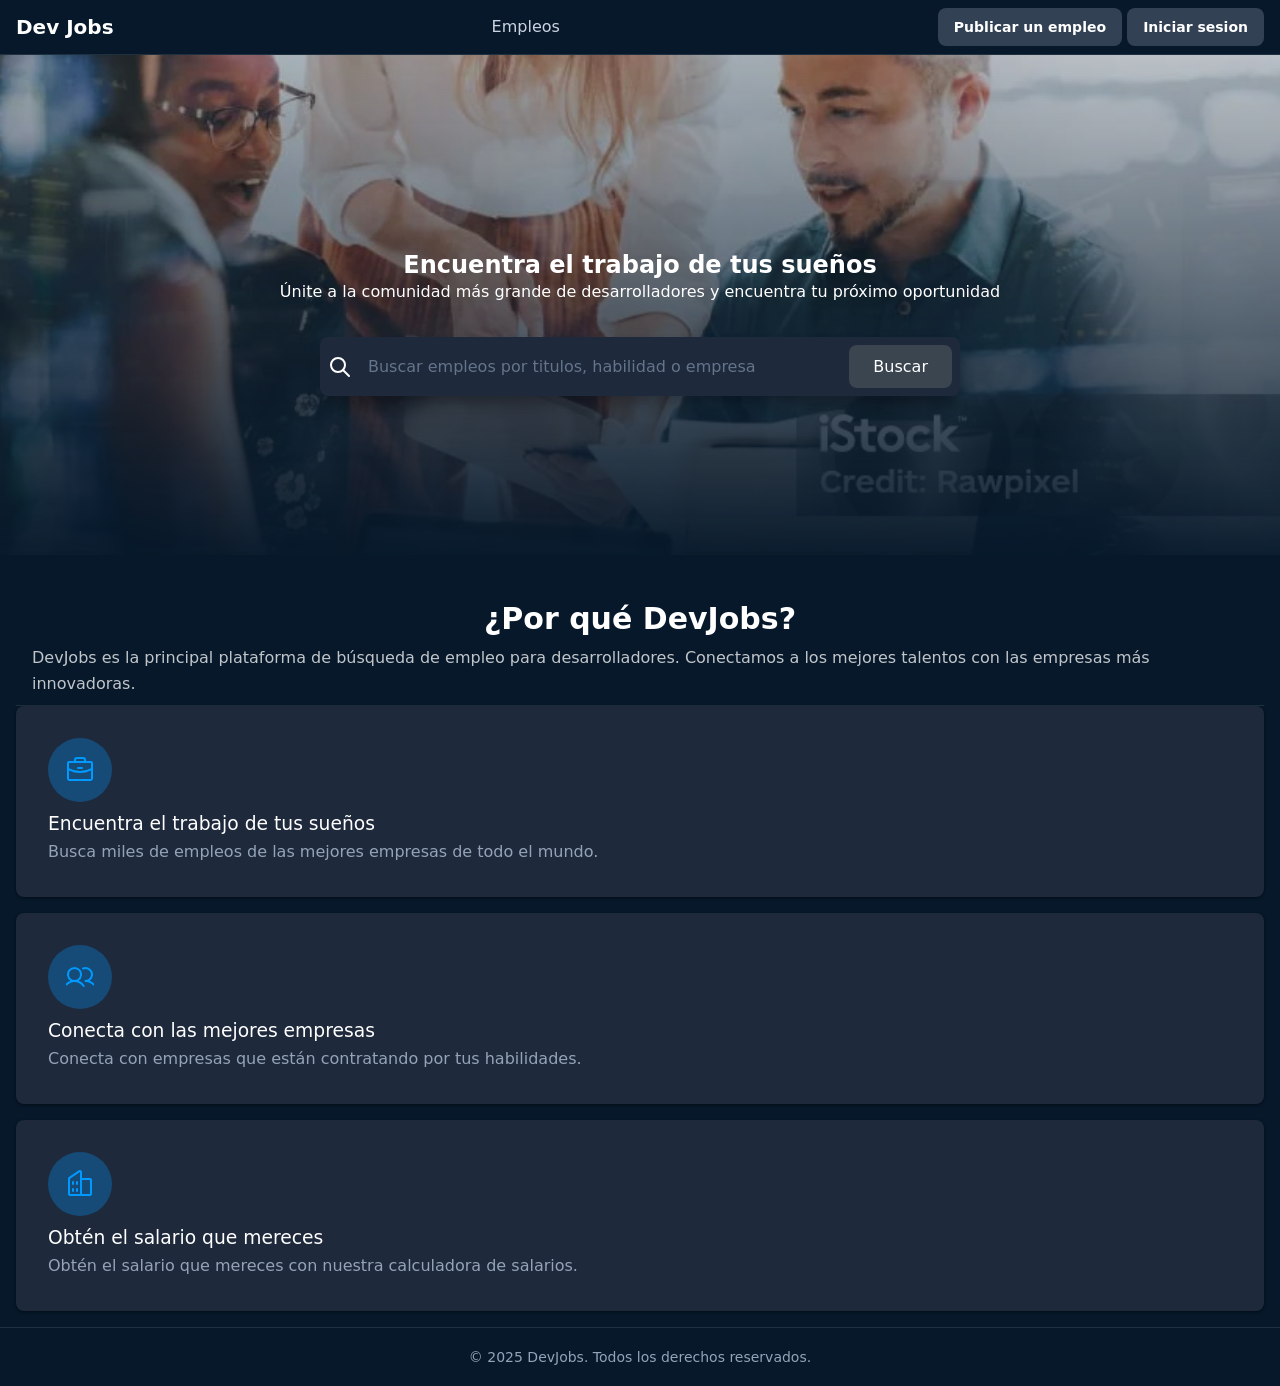
==== 00-html-css/index.html @ 72ed31fa "subir todo" ====
<!doctype html>
<html lang="es">
  <head>
    <meta charset="UTF-8" />
    <meta name="viewport" content="width=device-width, initial-scale=1.0" />
    <title>DevJobs- Empleos</title>
    <link rel="stylesheet" href="style.css" />
  </head>
  <body>
    <header>
      <h2>Dev Jobs</h2>
      <nav>
        <!-- <a href="">Inicio</a> -->
        <a href="" target="_self">Empleos</a>
      </nav>
      <div>
        <a href="">Publicar un empleo</a>
        <a href="">Iniciar sesion</a>
      </div>
    </header>
    <main>
      <section>
        <img src="Background.webp" alt="" />
        <h1>Encuentra el trabajo de tus sueños</h1>
        <p>
          Únite a la comunidad más grande de desarrolladores y encuentra tu
          próximo oportunidad
        </p>
        <form role="search">
          <div>
            <svg
              xmlns="http://www.w3.org/2000/svg"
              width="24"
              height="24"
              viewBox="0 0 24 24"
              fill="none"
              stroke="currentColor"
              stroke-width="2"
              stroke-linecap="round"
              stroke-linejoin="round"
              class="icon icon-tabler icons-tabler-outline icon-tabler-search"
            >
              <path stroke="none" d="M0 0h24v24H0z" fill="none" />
              <path d="M3 10a7 7 0 1 0 14 0a7 7 0 1 0 -14 0" />
              <path d="M21 21l-6 -6" />
            </svg>
            <input
              type="text"
              placeholder="Buscar empleos por titulos, habilidad o empresa"
            />
            <button type="submit">Buscar</button>
          </div>
        </form>
      </section>
      <section>
        <header>
          <h2>¿Por qué DevJobs?</h2>
          <p>
            DevJobs es la principal plataforma de búsqueda de empleo para
            desarrolladores. Conectamos a los mejores talentos con las empresas
            más innovadoras.
          </p>
        </header>

        <article>
          <svg
            fill="currentColor"
            height="32"
            viewBox="0 0 256 256"
            width="32"
            xmlns="http://www.w3.org/2000/svg"
            aria-hidden="true"
          >
            <path
              d="M216,56H176V48a24,24,0,0,0-24-24H104A24,24,0,0,0,80,48v8H40A16,16,0,0,0,24,72V200a16,16,0,0,0,16,16H216a16,16,0,0,0,16-16V72A16,16,0,0,0,216,56ZM96,48a8,8,0,0,1,8-8h48a8,8,0,0,1,8,8v8H96ZM216,72v41.61A184,184,0,0,1,128,136a184.07,184.07,0,0,1-88-22.38V72Zm0,128H40V131.64A200.19,200.19,0,0,0,128,152a200.25,200.25,0,0,0,88-20.37V200ZM104,112a8,8,0,0,1,8-8h32a8,8,0,0,1,0,16H112A8,8,0,0,1,104,112Z"
            ></path>
          </svg>
          <h3>Encuentra el trabajo de tus sueños</h3>
          <p>
            Busca miles de empleos de las mejores empresas de todo el mundo.
          </p>
        </article>
        <article>
          <svg
            fill="currentColor"
            height="32"
            viewBox="0 0 256 256"
            width="32"
            xmlns="http://www.w3.org/2000/svg"
            aria-hidden="true"
          >
            <path
              d="M117.25,157.92a60,60,0,1,0-66.5,0A95.83,95.83,0,0,0,3.53,195.63a8,8,0,1,0,13.4,8.74,80,80,0,0,1,134.14,0,8,8,0,0,0,13.4-8.74A95.83,95.83,0,0,0,117.25,157.92ZM40,108a44,44,0,1,1,44,44A44.05,44.05,0,0,1,40,108Zm210.14,98.7a8,8,0,0,1-11.07-2.33A79.83,79.83,0,0,0,172,168a8,8,0,0,1,0-16,44,44,0,1,0-16.34-84.87,8,8,0,1,1-5.94-14.85,60,60,0,0,1,55.53,105.64,95.83,95.83,0,0,1,47.22,37.71A8,8,0,0,1,250.14,206.7Z"
            ></path>
          </svg>
          <h3>Conecta con las mejores empresas</h3>
          <p>Conecta con empresas que están contratando por tus habilidades.</p>
        </article>
        <article>
          <svg
            fill="currentColor"
            height="32"
            viewBox="0 0 256 256"
            width="32"
            xmlns="http://www.w3.org/2000/svg"
            aria-hidden="true"
          >
            <path
              d="M240,208H224V96a16,16,0,0,0-16-16H144V32a16,16,0,0,0-24.88-13.32L39.12,72A16,16,0,0,0,32,85.34V208H16a8,8,0,0,0,0,16H240a8,8,0,0,0,0-16ZM208,96V208H144V96ZM48,85.34,128,32V208H48ZM112,112v16a8,8,0,0,1-16,0V112a8,8,0,1,1,16,0Zm-32,0v16a8,8,0,0,1-16,0V112a8,8,0,1,1,16,0Zm0,56v16a8,8,0,0,1-16,0V168a8,8,0,0,1,16,0Zm32,0v16a8,8,0,0,1-16,0V168a8,8,0,0,1,16,0Z"
            ></path>
          </svg>
          <h3>Obtén el salario que mereces</h3>
          <p>
            Obtén el salario que mereces con nuestra calculadora de salarios.
          </p>
        </article>
      </section>
    </main>
    <footer>
      <small>&copy; 2025 DevJobs. Todos los derechos reservados.</small>
    </footer>
  </body>
</html>
---- 00-html-css/style.css ----
* {
  margin: 0;
  padding: 0;
  box-sizing: border-box;
}

:root {
  --primary: #3b4550;
  --primary-dark: #0a3d66;
  --primary-hover: #0d5ba8;
  --primary-light: #09f;
  --background: #06182a;
  --text-primary: #ffffff;
  --text-secondary: #cbd5e1;
  --text-muted: #94a3b8;
  --border: rgba(255, 255, 255, 0.1);
  --card-bg: #1e293b;
  --shadow: rgba(0, 0, 0, 0.3);
  --input-bg: #1e293b;
  --hsla-example: hsla(210, 100%, 56%, 1);
}

@font-face {
  font-family: "Inter Variable";
  font-style: normal;
  font-display: swap;
  font-weight: 100 900;
  src: url(https://cdn.jsdelivr.net/fontsource/fonts/inter:vf@latest/latin-wght-normal.woff2)
    format("woff2-variations");
  unicode-range:
    U+0000-00FF, U+0131, U+0152-0153, U+02BB-02BC, U+02C6, U+02DA, U+02DC,
    U+0304, U+0308, U+0329, U+2000-206F, U+20AC, U+2122, U+2191, U+2193, U+2212,
    U+2215, U+FEFF, U+FFFD;
}

body {
  font-family: system-ui;
  background-color: var(--background);
  color: var(--text-primary);
  min-height: 100vh;
  display: flex;
  flex-direction: column;
  line-height: 1.6;
}

/* Títulos principales */
h1 {
  font-size: 1.5rem;
  line-height: 1.2;
  text-wrap: balance;
  display: flex;
  align-items: center;
  gap: 0.5rem;

  svg {
    width: 2rem;
    height: 2rem;
    color: var(--primary-light);
  }
}

h1 + p {
  text-wrap: balance;
  margin-bottom: 2rem;
}

/* Header */
header {
  border-bottom: 1px solid var(--border);
  background: var(--background);
  padding: 0.5rem 1rem;
  display: flex;
  align-items: center;
  justify-content: space-between;
  gap: 2rem;

  h2 {
    font-size: 1.25rem;
    font-weight: 700;
    color: var(--text-primary);
  }
}

/* Navegación del header a otras páginas */
nav {
  align-items: center;
  gap: 1rem;
  display: flex;

  a {
    text-decoration: none;
    color: var(--text-secondary);
    transition: color 0.2s;
    font-weight: 500;

    &:hover,
    &:focus {
      color: var(--primary);
      outline: none;
    }
  }
}

/* Botones del Header */
header div a {
  padding: 0.5rem 1rem;
  border-radius: 0.5rem;
  background-color: #334155;
  color: var(--text-primary);
  display: inline-block;
  font-size: 0.875rem;
  font-weight: 700;
  text-decoration: none;
  /* TODO */
}

/* Hero */
main > section:nth-child(1) {
  height: 500px;
  text-align: center;
  display: flex;
  flex-direction: column;
  justify-content: center;
  align-items: center;

  h1 {
    padding-top: 36px;
  }

  & > img {
    position: absolute;
    width: 100%;
    height: 100%;
    object-fit: cover;
    z-index: -1;
    left: 0;
    right: 0;
    mask-image: linear-gradient(
      to bottom,
      rgba(16, 25, 34, 1) 5%,
      rgba(16, 25, 34, 0) 80%
    );
  }
}

/* Formulario de Búsqueda */
form {
  max-width: 42rem;
  width: 100%;
  margin: 0 auto;
  padding-inline: 1rem;
}

form > div {
  display: flex;
  align-items: center;
  background-color: var(--input-bg);
  border-radius: 0.5rem;
  box-shadow: 0 10px 15px -3px var(--shadow);
  padding: 0.5rem;
  gap: 0.5rem;
}

form span {
  padding-left: 0.75rem;
  color: var(--text-muted);
  display: flex;
  align-items: center;
  flex-shrink: 0;
}

form input[type="text"] {
  flex: 1;
  background: transparent;
  border: none;
  outline: none;
  color: var(--text-primary);
  padding: 0.75rem 0.5rem;
  font-size: 1rem;
  font-family: inherit;
}

form input[type="text"]::placeholder {
  color: #64748b;
}

button {
  padding: 0.75rem 1.5rem;
  border-radius: 0.5rem;
  background-color: var(--primary);
  color: white;
  font-weight: 400;
  border: none;
  cursor: pointer;
  transition: all 0.2s;
  font-family: inherit;
  font-size: 1rem;
  white-space: nowrap;

  &:hover, /* pseudo-clase que significa que el ratón está encima */
  &:focus {
    /* pseudo-clase que significa que el elemento tiene el foco */
    background-color: var(--primary-hover);
    outline: 2px solid white;
    outline-offset: 2px;
  }

  &:active {
    transform: scale(0.9);
  }

  &:disabled {
    opacity: 0.5;
    pointer-events: none;
  }
}

/* Features Section */
main > section:nth-child(2) {
  padding-inline: 1rem;
  background-color: var(--background);
  padding-top: 2rem;

  & > header {
    gap: 2px;
    flex-direction: column;

    h2 {
      margin-bottom: 0;
    }

    p {
      opacity: 0.75;
    }
  }

  & > div {
    max-width: 1280px;
    margin: 0 auto;
  }
}

main > section:nth-child(2) h2 {
  font-size: 1.875rem;
  font-weight: 700;
  color: var(--text-primary);
  margin-bottom: 1rem;
}

main > section:nth-child(2) > div > div:first-child > p {
  font-size: 1.125rem;
  color: var(--text-muted);
  max-width: 42rem;
  margin: 0 auto;
}

/* Grid de Features */
main > section:nth-child(2) footer {
  display: grid;
  grid-template-columns: repeat(auto-fit, minmax(280px, 1fr));
  gap: 16px;
}

/* Feature Cards */
/* article {
  background-color: var(--card-bg);
  padding: 2rem;
  margin-bottom: 16px;
  border-radius: 0.5rem;                   
  box-shadow: 0px 1px 3px 0 var(--shadow); 

  svg {
    color: var(--primary-light);          
    background: rgba(0, 153, 255, 0.3);  
    border-radius: 9999px;               
    width: 64px;                         
    height: 64px;                        
    padding: 16px;                       
  }

  h3 {
    font-weight: 500;
  }

  p {
    color: var(--text-muted);
  }
} */

/* Footer */
footer {
  background-color: var(--background);
  border-top: 1px solid var(--border);
  text-align: center;
  padding: 16px;

  small {
    color: var(--text-muted);
    font-size: 0.875rem;
  }
}

article {
  background-color: var(--card-bg);
  padding: 2rem;
  margin-bottom: 16px;
  border-radius: 0.5rem;
  box-shadow: 0px 1px 3px 0px rgba(0, 0, 0, 0.5);

  svg {
    color: var(--primary-light);
    background: rgba(0, 153, 255, 0.3);
    width: 64px;
    height: 64px;
    border-radius: 100%;
    padding: 16px;
  }

  p {
    color: var(--text-muted);
  }

  h3 {
    font-weight: 500;
  }
}
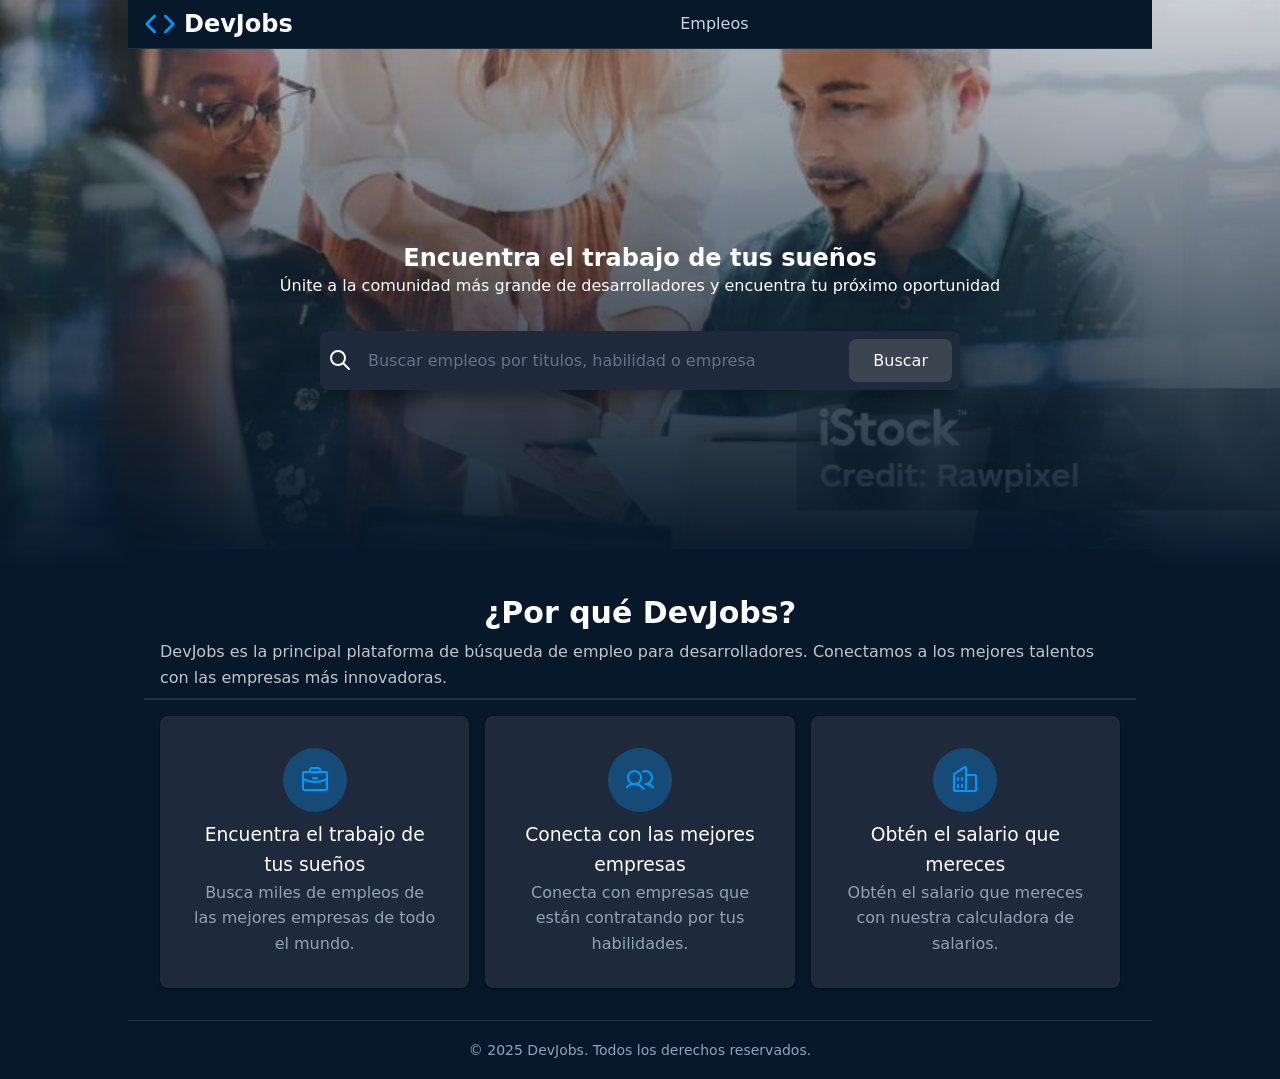
==== commit 39c1dbc4: "actualizar diseño" ====
--- a/00-html-css/index.html
+++ b/00-html-css/index.html
@@ -8,14 +8,38 @@
   </head>
   <body>
     <header>
-      <h2>Dev Jobs</h2>
+      <h1>
+        <svg
+          fill="none"
+          stroke="currentColor"
+          stroke-linecap="round"
+          stroke-linejoin="round"
+          stroke-width="2"
+          viewBox="0 0 24 24"
+          xmlns="http://www.w3.org/2000/svg"
+        >
+          <polyline points="16 18 22 12 16 6"></polyline>
+          <polyline points="8 6 2 12 8 18"></polyline>
+        </svg>
+        DevJobs
+      </h1>
+
       <nav>
-        <!-- <a href="">Inicio</a> -->
-        <a href="" target="_self">Empleos</a>
+        <!-- <a href="">
+        Inicio
+      </a> -->
+        <a href="empleos.html">Empleos</a>
       </nav>
+
       <div>
-        <a href="">Publicar un empleo</a>
-        <a href="">Iniciar sesion</a>
+        <devjobs-avatar service="google" username="google.com" size="32">
+        </devjobs-avatar>
+
+        <devjobs-avatar service="google" username="netflix.com" size="32">
+        </devjobs-avatar>
+
+        <devjobs-avatar service="google" username="vercel.com" size="32">
+        </devjobs-avatar>
       </div>
     </header>
     <main>
@@ -52,7 +76,7 @@
           </div>
         </form>
       </section>
-      <section>
+      <section class="sectionCard">
         <header>
           <h2>¿Por qué DevJobs?</h2>
           <p>
@@ -61,59 +85,62 @@
             más innovadoras.
           </p>
         </header>
-
-        <article>
-          <svg
-            fill="currentColor"
-            height="32"
-            viewBox="0 0 256 256"
-            width="32"
-            xmlns="http://www.w3.org/2000/svg"
-            aria-hidden="true"
-          >
-            <path
-              d="M216,56H176V48a24,24,0,0,0-24-24H104A24,24,0,0,0,80,48v8H40A16,16,0,0,0,24,72V200a16,16,0,0,0,16,16H216a16,16,0,0,0,16-16V72A16,16,0,0,0,216,56ZM96,48a8,8,0,0,1,8-8h48a8,8,0,0,1,8,8v8H96ZM216,72v41.61A184,184,0,0,1,128,136a184.07,184.07,0,0,1-88-22.38V72Zm0,128H40V131.64A200.19,200.19,0,0,0,128,152a200.25,200.25,0,0,0,88-20.37V200ZM104,112a8,8,0,0,1,8-8h32a8,8,0,0,1,0,16H112A8,8,0,0,1,104,112Z"
-            ></path>
-          </svg>
-          <h3>Encuentra el trabajo de tus sueños</h3>
-          <p>
-            Busca miles de empleos de las mejores empresas de todo el mundo.
-          </p>
-        </article>
-        <article>
-          <svg
-            fill="currentColor"
-            height="32"
-            viewBox="0 0 256 256"
-            width="32"
-            xmlns="http://www.w3.org/2000/svg"
-            aria-hidden="true"
-          >
-            <path
-              d="M117.25,157.92a60,60,0,1,0-66.5,0A95.83,95.83,0,0,0,3.53,195.63a8,8,0,1,0,13.4,8.74,80,80,0,0,1,134.14,0,8,8,0,0,0,13.4-8.74A95.83,95.83,0,0,0,117.25,157.92ZM40,108a44,44,0,1,1,44,44A44.05,44.05,0,0,1,40,108Zm210.14,98.7a8,8,0,0,1-11.07-2.33A79.83,79.83,0,0,0,172,168a8,8,0,0,1,0-16,44,44,0,1,0-16.34-84.87,8,8,0,1,1-5.94-14.85,60,60,0,0,1,55.53,105.64,95.83,95.83,0,0,1,47.22,37.71A8,8,0,0,1,250.14,206.7Z"
-            ></path>
-          </svg>
-          <h3>Conecta con las mejores empresas</h3>
-          <p>Conecta con empresas que están contratando por tus habilidades.</p>
-        </article>
-        <article>
-          <svg
-            fill="currentColor"
-            height="32"
-            viewBox="0 0 256 256"
-            width="32"
-            xmlns="http://www.w3.org/2000/svg"
-            aria-hidden="true"
-          >
-            <path
-              d="M240,208H224V96a16,16,0,0,0-16-16H144V32a16,16,0,0,0-24.88-13.32L39.12,72A16,16,0,0,0,32,85.34V208H16a8,8,0,0,0,0,16H240a8,8,0,0,0,0-16ZM208,96V208H144V96ZM48,85.34,128,32V208H48ZM112,112v16a8,8,0,0,1-16,0V112a8,8,0,1,1,16,0Zm-32,0v16a8,8,0,0,1-16,0V112a8,8,0,1,1,16,0Zm0,56v16a8,8,0,0,1-16,0V168a8,8,0,0,1,16,0Zm32,0v16a8,8,0,0,1-16,0V168a8,8,0,0,1,16,0Z"
-            ></path>
-          </svg>
-          <h3>Obtén el salario que mereces</h3>
-          <p>
-            Obtén el salario que mereces con nuestra calculadora de salarios.
-          </p>
-        </article>
+        <footer>
+          <article>
+            <svg
+              fill="currentColor"
+              height="32"
+              viewBox="0 0 256 256"
+              width="32"
+              xmlns="http://www.w3.org/2000/svg"
+              aria-hidden="true"
+            >
+              <path
+                d="M216,56H176V48a24,24,0,0,0-24-24H104A24,24,0,0,0,80,48v8H40A16,16,0,0,0,24,72V200a16,16,0,0,0,16,16H216a16,16,0,0,0,16-16V72A16,16,0,0,0,216,56ZM96,48a8,8,0,0,1,8-8h48a8,8,0,0,1,8,8v8H96ZM216,72v41.61A184,184,0,0,1,128,136a184.07,184.07,0,0,1-88-22.38V72Zm0,128H40V131.64A200.19,200.19,0,0,0,128,152a200.25,200.25,0,0,0,88-20.37V200ZM104,112a8,8,0,0,1,8-8h32a8,8,0,0,1,0,16H112A8,8,0,0,1,104,112Z"
+              ></path>
+            </svg>
+            <h3>Encuentra el trabajo de tus sueños</h3>
+            <p>
+              Busca miles de empleos de las mejores empresas de todo el mundo.
+            </p>
+          </article>
+          <article>
+            <svg
+              fill="currentColor"
+              height="32"
+              viewBox="0 0 256 256"
+              width="32"
+              xmlns="http://www.w3.org/2000/svg"
+              aria-hidden="true"
+            >
+              <path
+                d="M117.25,157.92a60,60,0,1,0-66.5,0A95.83,95.83,0,0,0,3.53,195.63a8,8,0,1,0,13.4,8.74,80,80,0,0,1,134.14,0,8,8,0,0,0,13.4-8.74A95.83,95.83,0,0,0,117.25,157.92ZM40,108a44,44,0,1,1,44,44A44.05,44.05,0,0,1,40,108Zm210.14,98.7a8,8,0,0,1-11.07-2.33A79.83,79.83,0,0,0,172,168a8,8,0,0,1,0-16,44,44,0,1,0-16.34-84.87,8,8,0,1,1-5.94-14.85,60,60,0,0,1,55.53,105.64,95.83,95.83,0,0,1,47.22,37.71A8,8,0,0,1,250.14,206.7Z"
+              ></path>
+            </svg>
+            <h3>Conecta con las mejores empresas</h3>
+            <p>
+              Conecta con empresas que están contratando por tus habilidades.
+            </p>
+          </article>
+          <article>
+            <svg
+              fill="currentColor"
+              height="32"
+              viewBox="0 0 256 256"
+              width="32"
+              xmlns="http://www.w3.org/2000/svg"
+              aria-hidden="true"
+            >
+              <path
+                d="M240,208H224V96a16,16,0,0,0-16-16H144V32a16,16,0,0,0-24.88-13.32L39.12,72A16,16,0,0,0,32,85.34V208H16a8,8,0,0,0,0,16H240a8,8,0,0,0,0-16ZM208,96V208H144V96ZM48,85.34,128,32V208H48ZM112,112v16a8,8,0,0,1-16,0V112a8,8,0,1,1,16,0Zm-32,0v16a8,8,0,0,1-16,0V112a8,8,0,1,1,16,0Zm0,56v16a8,8,0,0,1-16,0V168a8,8,0,0,1,16,0Zm32,0v16a8,8,0,0,1-16,0V168a8,8,0,0,1,16,0Z"
+              ></path>
+            </svg>
+            <h3>Obtén el salario que mereces</h3>
+            <p>
+              Obtén el salario que mereces con nuestra calculadora de salarios.
+            </p>
+          </article>
+        </footer>
       </section>
     </main>
     <footer>
--- a/00-html-css/style.css
+++ b/00-html-css/style.css
@@ -41,6 +41,8 @@
   display: flex;
   flex-direction: column;
   line-height: 1.6;
+  width: 80vw;
+  margin: auto;
 }
 
 /* Títulos principales */
@@ -255,7 +257,13 @@
 }
 
 /* Grid de Features */
-main > section:nth-child(2) footer {
+/* main > section:nth-child(2) footer {
+  display: grid;
+  grid-template-columns: repeat(auto-fit, minmax(280px, 1fr));
+  gap: 16px;
+} */
+
+.sectionCard:nth-child(2) footer {
   display: grid;
   grid-template-columns: repeat(auto-fit, minmax(280px, 1fr));
   gap: 16px;
@@ -266,16 +274,16 @@
   background-color: var(--card-bg);
   padding: 2rem;
   margin-bottom: 16px;
-  border-radius: 0.5rem;                   
-  box-shadow: 0px 1px 3px 0 var(--shadow); 
+  border-radius: 0.5rem;
+  box-shadow: 0px 1px 3px 0 var(--shadow);
 
   svg {
-    color: var(--primary-light);          
-    background: rgba(0, 153, 255, 0.3);  
-    border-radius: 9999px;               
-    width: 64px;                         
-    height: 64px;                        
-    padding: 16px;                       
+    color: var(--primary-light);
+    background: rgba(0, 153, 255, 0.3);
+    border-radius: 9999px;
+    width: 64px;
+    height: 64px;
+    padding: 16px;
   }
 
   h3 {
@@ -324,3 +332,110 @@
     font-weight: 500;
   }
 }
+
+.jobs-search {
+  margin: 0;
+  padding: 0;
+  height: auto !important;
+
+  h1 {
+    font-size: 2.5rem;
+    margin-bottom: 0.25rem;
+  }
+
+  p {
+    font-size: 1.125rem;
+    color: var(--text-muted);
+    margin-bottom: 1.5rem;
+  }
+
+  .search-bar {
+    background: var(--input-bg);
+    padding: 0.25rem 0.5rem;
+  }
+
+  .search-filters {
+    display: flex;
+    flex-wrap: wrap;
+    margin-top: 0.5rem;
+  }
+
+  form {
+    width: 100%;
+    max-width: 1280px;
+  }
+
+  form div {
+    background: none;
+    box-shadow: none;
+    padding: 0;
+  }
+}
+
+.jobs-listings {
+  border: 1px solid rgba(255, 255, 255, 0.3);
+  border-radius: 1rem;
+
+  .article {
+    background: none;
+    box-shadow: none;
+    border-radius: 0;
+    border-bottom: 1px solid rgba(255, 255, 255, 0.3);
+    margin: 0;
+
+    display: flex; /* valor original */
+    align-items: start;
+    gap: 1rem;
+
+    &.is-hidden {
+      display: none;
+    }
+
+    small {
+      font-size: 0.875rem;
+      opacity: 0.75;
+    }
+
+    p {
+      margin-top: 0.5rem;
+    }
+
+    &:last-child {
+      border-bottom: none;
+    }
+  }
+}
+
+.pagination {
+  display: flex;
+  justify-content: center;
+  gap: 0.5rem;
+  margin-block: 2rem;
+
+  a {
+    display: flex;
+    align-items: center;
+    justify-content: center;
+    width: 2.5rem;
+    height: 2.5rem;
+    text-decoration: none;
+    color: var(--text-muted);
+    border-radius: 0.375rem;
+    transition: all 0.3s;
+
+    &:hover,
+    &:focus {
+      background-color: #fff;
+    }
+
+    &:active {
+      transform: scale(0.9);
+    }
+
+    &.is-active {
+      background-color: var(--primary-light);
+      color: white;
+      pointer-events: none;
+    }
+  }
+}
